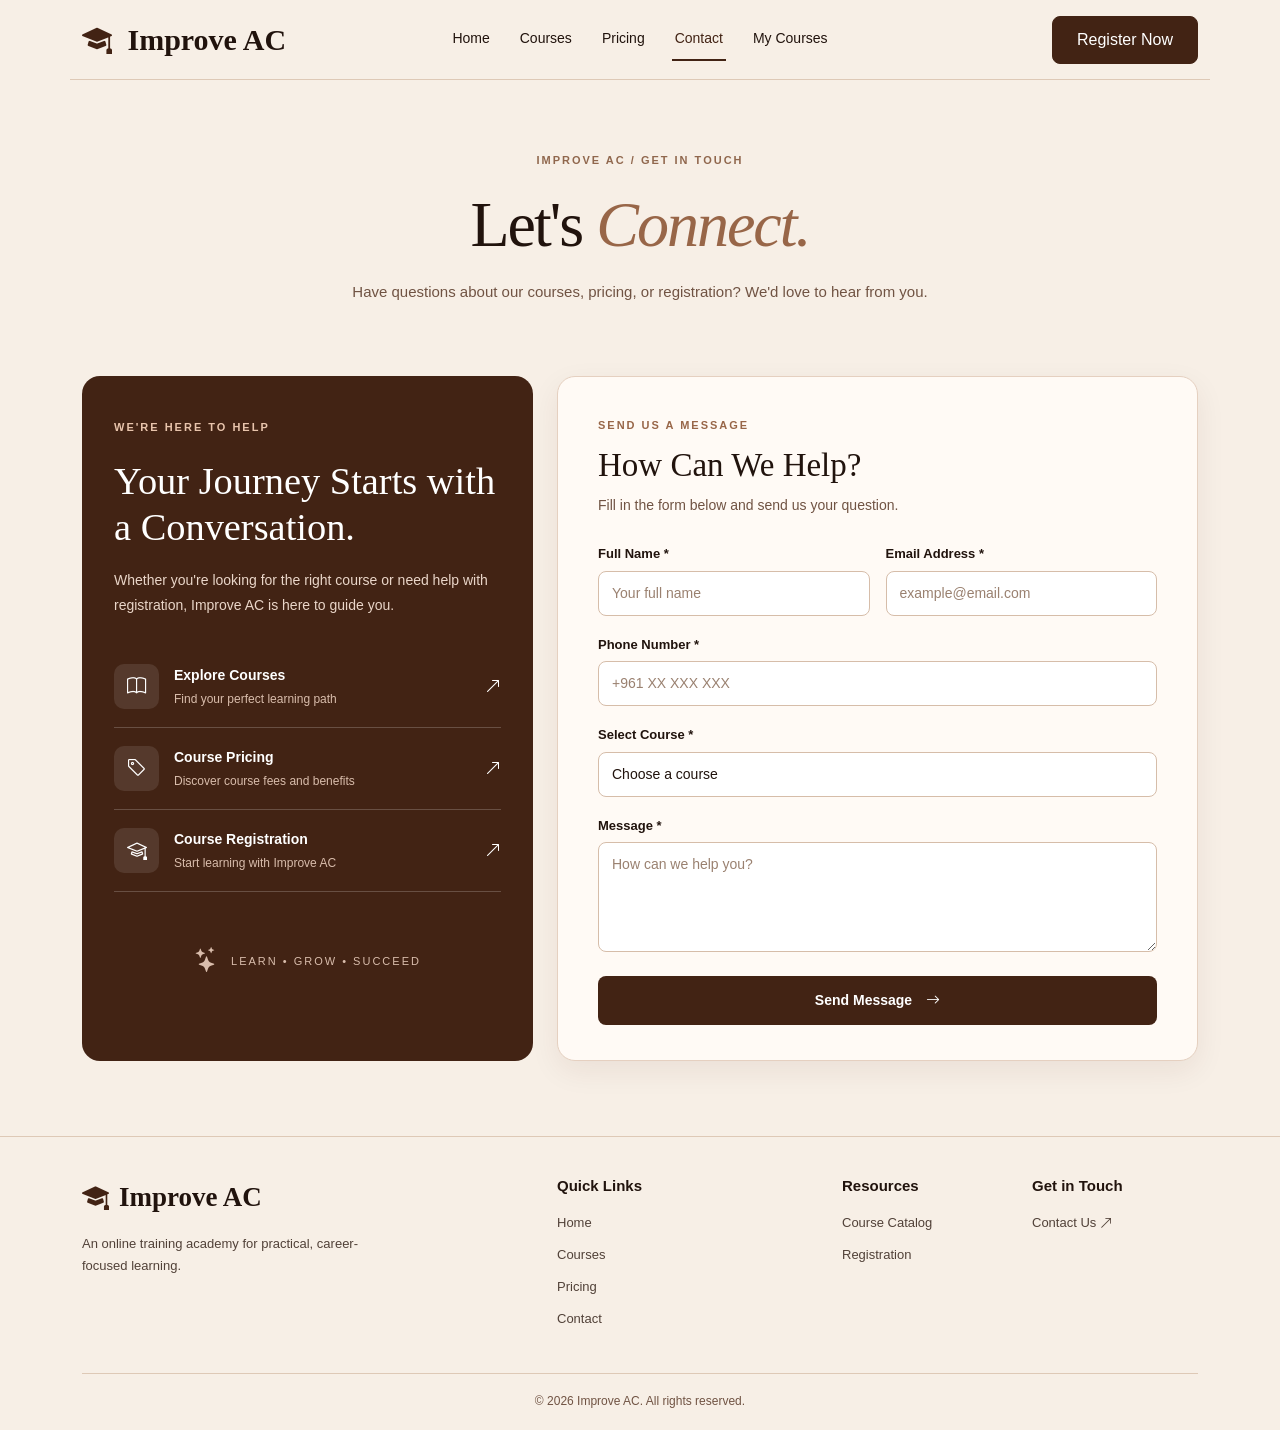
==== contact.html @ 26cda94f "a full working registration system using js and searching depending on prices" ====
<!doctype html>
<html lang="en">
  <head>
    <meta charset="UTF-8" />
    <meta name="viewport" content="width=device-width, initial-scale=1.0" />

    <title>Contact Us | Improve AC</title>

    <!-- Bootstrap CSS -->
    <link
      href="https://cdn.jsdelivr.net/npm/bootstrap@5.3.3/dist/css/bootstrap.min.css"
      rel="stylesheet"
    />

    <!-- Bootstrap Icons -->
    <link
      href="https://cdn.jsdelivr.net/npm/bootstrap-icons@1.11.3/font/bootstrap-icons.min.css"
      rel="stylesheet"
    />

    <!-- Global CSS -->
    <link rel="stylesheet" href="css/style.css" />

    <!-- Contact Page CSS -->
    <link rel="stylesheet" href="css/contact.css" />
  </head>

  <body>
    <!-- ========== NAVBAR ========== -->
    <header>
      <nav class="navbar academy-navbar">
        <div class="container flex-wrap">
          <!-- Logo -->
          <a class="navbar-brand academy-logo" href="index.html">
            <i class="bi bi-mortarboard-fill"></i>
            Improve AC
          </a>

          <!-- Navigation Links -->
          <ul
            class="navbar-nav flex-row flex-wrap justify-content-center gap-3 gap-lg-4 academy-nav-links"
          >
            <li class="nav-item">
              <a class="nav-link" href="index.html"> Home </a>
            </li>

            <li class="nav-item">
              <a class="nav-link" href="courses.html"> Courses </a>
            </li>

            <li class="nav-item">
              <a class="nav-link" href="pricing.html"> Pricing </a>
            </li>

            <li class="nav-item">
              <a
                class="nav-link active"
                aria-current="page"
                href="contact.html"
              >
                Contact
              </a>
            </li>
             <li class="nav-item">
    <a class="nav-link" href="my-courses.html">
        My Courses
    </a>
</li>
          </ul>

          <!-- Register Button -->
          <a href="register.html" class="btn btn-chocolate nav-register">
            Register Now
          </a>
        </div>
      </nav>
    </header>

    <main class="contact-page">
      <!-- ========== SECTION 1: INTRODUCTION ========== -->
      <section class="contact-hero">
        <div class="container">
          <div class="contact-intro text-center">
            <span class="contact-label"> IMPROVE AC / GET IN TOUCH </span>

            <h1>Let's <em>Connect.</em></h1>

            <p>
              Have questions about our courses, pricing, or registration? We'd
              love to hear from you.
            </p>
          </div>
        </div>
      </section>

      <!-- ========== SECTION 2: CONTACT ========== -->
      <section class="contact-section">
        <div class="container">
          <div class="row g-4 align-items-stretch">
            <!-- LEFT: Information -->
            <div class="col-lg-5">
              <div class="contact-info">
                <span class="contact-info-label"> WE'RE HERE TO HELP </span>

                <h2>Your Journey Starts with a Conversation.</h2>

                <p class="contact-info-text">
                  Whether you're looking for the right course or need help with
                  registration, Improve AC is here to guide you.
                </p>

                <!-- Course Guidance -->
                <a href="courses.html" class="contact-info-item">
                  <span class="contact-info-icon">
                    <i class="bi bi-book"></i>
                  </span>

                  <span class="contact-item-content">
                    <strong>Explore Courses</strong>
                    <small> Find your perfect learning path </small>
                  </span>

                  <i class="bi bi-arrow-up-right contact-item-arrow"></i>
                </a>

                <!-- Pricing -->
                <a href="pricing.html" class="contact-info-item">
                  <span class="contact-info-icon">
                    <i class="bi bi-tag"></i>
                  </span>

                  <span class="contact-item-content">
                    <strong>Course Pricing</strong>
                    <small> Discover course fees and benefits </small>
                  </span>

                  <i class="bi bi-arrow-up-right contact-item-arrow"></i>
                </a>

                <!-- Registration -->
                <a href="register.html" class="contact-info-item">
                  <span class="contact-info-icon">
                    <i class="bi bi-mortarboard"></i>
                  </span>

                  <span class="contact-item-content">
                    <strong>Course Registration</strong>
                    <small> Start learning with Improve AC </small>
                  </span>

                  <i class="bi bi-arrow-up-right contact-item-arrow"></i>
                </a>

                <!-- Decorative Element -->
                <div class="contact-decoration" aria-hidden="true">
                  <i class="bi bi-stars"></i>

                  <span> LEARN • GROW • SUCCEED </span>
                </div>
              </div>
            </div>

            <!-- RIGHT: Contact Form -->
            <div class="col-lg-7">
              <div class="contact-form-card">
                <!-- Form Heading -->
                <div class="contact-form-heading">
                  <span class="contact-form-label"> SEND US A MESSAGE </span>

                  <h2>How Can We Help?</h2>

                  <p>Fill in the form below and send us your question.</p>
                </div>

                <!-- Contact Form -->
                <form
                  action="https://formsubmit.co/your-email@example.com"
                  method="POST"
                >
                  <input
                    type="hidden"
                    name="_subject"
                    value="New Improve AC Contact Message"
                  />

                  <div class="row g-3">
                    <!-- Name -->
                    <div class="col-md-6">
                      <label for="contactName" class="form-label">
                        Full Name *
                      </label>

                      <input
                        type="text"
                        id="contactName"
                        name="name"
                        class="form-control"
                        placeholder="Your full name"
                        autocomplete="name"
                        required
                      />
                    </div>

                    <!-- Email -->
                    <div class="col-md-6">
                      <label for="contactEmail" class="form-label">
                        Email Address *
                      </label>

                      <input
                        type="email"
                        id="contactEmail"
                        name="email"
                        class="form-control"
                        placeholder="example@email.com"
                        autocomplete="email"
                        required
                      />
                    </div>

                    <!-- Phone -->
                    <div class="col-12">
                      <label for="contactPhone" class="form-label">
                        Phone Number *
                      </label>

                      <input
                        type="tel"
                        id="contactPhone"
                        name="phone"
                        class="form-control"
                        placeholder="+961 XX XXX XXX"
                        autocomplete="tel"
                        required
                      />
                    </div>

                    <!-- Course Selection -->
                    <div class="col-12">
                      <label for="contactCourse" class="form-label">
                        Select Course *
                      </label>

                      <select
                        id="contactCourse"
                        name="course"
                        class="form-select"
                        required
                      >
                        <option value="" selected disabled>
                          Choose a course
                        </option>

                        <option value="Web Development">Web Development</option>

                        <option value="Graphic Design">Graphic Design</option>

                        <option value="Data Analysis">Data Analysis</option>

                        <option value="General Inquiry">General Inquiry</option>
                      </select>
                    </div>

                    <!-- Message -->
                    <div class="col-12">
                      <label for="contactMessage" class="form-label">
                        Message *
                      </label>

                      <textarea
                        id="contactMessage"
                        name="message"
                        class="form-control"
                        rows="4"
                        placeholder="How can we help you?"
                        required
                      ></textarea>
                    </div>

                    <!-- Submit -->
                    <div class="col-12">
                      <button type="submit" class="btn contact-submit">
                        Send Message

                        <i class="bi bi-arrow-right"></i>
                      </button>
                    </div>
                  </div>
                </form>
              </div>
            </div>
          </div>
        </div>
      </section>
    </main>

    <!-- ========== FOOTER ========== -->
    <footer class="academy-footer">
      <div class="container">
        <div class="row gy-4">
          <!-- Academy Information -->
          <div class="col-12 col-md-6 col-lg-5">
            <a href="index.html" class="footer-logo">
              <i class="bi bi-mortarboard-fill"></i>
              Improve AC
            </a>

            <p class="footer-description">
              An online training academy for practical, career-focused learning.
            </p>
          </div>

          <!-- Quick Links -->
          <div class="col-6 col-md-6 col-lg-3">
            <h4>Quick Links</h4>

            <ul class="footer-links">
              <li>
                <a href="index.html">Home</a>
              </li>

              <li>
                <a href="courses.html">Courses</a>
              </li>

              <li>
                <a href="pricing.html">Pricing</a>
              </li>

              <li>
                <a href="contact.html">Contact</a>
              </li>
            </ul>
          </div>

          <!-- Resources -->
          <div class="col-6 col-md-6 col-lg-2">
            <h4>Resources</h4>

            <ul class="footer-links">
              <li>
                <a href="courses.html"> Course Catalog </a>
              </li>

              <li>
                <a href="register.html"> Registration </a>
              </li>
            </ul>
          </div>

          <!-- Get in Touch -->
          <div class="col-12 col-md-6 col-lg-2">
            <h4>Get in Touch</h4>

            <a href="contact.html" class="footer-contact">
              Contact Us
              <i class="bi bi-arrow-up-right"></i>
            </a>
          </div>
        </div>

        <!-- Copyright -->
        <div class="footer-bottom">
          <p>&copy; 2026 Improve AC. All rights reserved.</p>
        </div>
      </div>
    </footer>
  </body>
</html>
---- css/style.css ----
/* =====================================
   IMPROVE AC - GLOBAL STYLES
===================================== */

:root {
  --beige: #f7efe6;
  --chocolate: #422314;
  --chocolate-hover: #633925;
  --dark: #21130d;
  --border-color: #dec9b6;
}

body {
  margin: 0;
  background-color: var(--beige);
  color: var(--dark);
  font-family: Arial, sans-serif;
}

a {
  text-decoration: none;
}

/* =====================================
   NAVBAR
===================================== */

.academy-navbar {
  padding: 12px 0;
}

.academy-navbar .container {
  display: grid;
  grid-template-columns: 1fr auto 1fr;
  gap: 20px;
  align-items: center;
  border-bottom: 1px solid var(--border-color);
  padding-bottom: 12px;
}

.academy-logo {
  margin: 0;
  color: var(--dark);
  font-family: Georgia, serif;
  font-size: 30px;
  font-weight: bold;
  white-space: nowrap;
}

.academy-logo i {
  color: var(--chocolate);
  margin-right: 8px;
}

.academy-nav-links .nav-link {
  color: var(--dark);
  font-size: 14px;
  padding: 10px 3px;
  border-bottom: 2px solid transparent;
}

.academy-nav-links .nav-link:hover,
.academy-nav-links .nav-link.active {
  color: var(--chocolate);
  border-bottom-color: var(--chocolate);
}

.nav-register {
  justify-self: end;
}

/* =====================================
   BUTTONS
===================================== */

.btn-chocolate {
  background-color: var(--chocolate);
  color: white;
  border: 1px solid var(--chocolate);
  padding: 11px 24px;
  border-radius: 8px;
}

.btn-chocolate:hover {
  background-color: var(--chocolate-hover);
  border-color: var(--chocolate-hover);
  color: white;
}

.btn-outline-chocolate {
  color: var(--chocolate);
  border: 1px solid var(--chocolate);
  padding: 11px 24px;
  border-radius: 8px;
}

.btn-outline-chocolate:hover {
  background-color: var(--chocolate);
  color: white;
}

/* =====================================
   HERO SECTION
===================================== */

.hero-section {
  padding: 45px 0 55px;
}

.hero-content h1 {
  font-family: Georgia, serif;
  font-size: clamp(44px, 5.3vw, 76px);
  font-weight: 500;
  line-height: 0.98;
  letter-spacing: -2px;
  margin-bottom: 18px;
}

.hero-content p {
  max-width: 520px;
  font-size: 17px;
  line-height: 1.6;
  margin-bottom: 24px;
}

.hero-image-wrapper {
  width: 100%;
}

.hero-image {
  width: 100%;
  height: 360px;
  display: block;
  object-fit: cover;
  object-position: center;
}

/* =====================================
   TABLET
===================================== */

@media (max-width: 991px) {
  .academy-navbar .container {
    display: flex;
    justify-content: space-between;
  }

  .academy-logo {
    font-size: 25px;
  }

  .academy-nav-links {
    order: 3;
    width: 100%;
  }

  .hero-content h1 {
    font-size: 58px;
  }

  .hero-image {
    height: 380px;
  }
}

/* =====================================
   MOBILE
===================================== */

@media (max-width: 575px) {
  .academy-navbar .container {
    gap: 12px;
  }

  .academy-logo {
    font-size: 22px;
  }

  .nav-register {
    font-size: 12px;
    padding: 9px 12px;
  }

  .academy-nav-links {
    gap: 16px !important;
  }

  .academy-nav-links .nav-link {
    font-size: 13px;
  }

  .hero-section {
    padding: 30px 0 40px;
  }

  .hero-content h1 {
    font-size: clamp(38px, 10vw, 52px);
    letter-spacing: -1px;
  }

  .hero-content p {
    font-size: 15px;
  }

  .hero-image {
    height: 260px;
    border-radius: 10px;
  }
}

/* =====================================
   FEATURED COURSES
===================================== */

.featured-section {
  padding: 25px 0 55px;
}

/* Section Heading */

.section-heading {
  margin-bottom: 25px;
}

.section-heading h2 {
  font-family: Georgia, serif;
  font-size: clamp(28px, 3vw, 38px);
  font-weight: 600;
  margin: 0;
}

.view-all-link {
  color: var(--chocolate);
  font-size: 14px;
  font-weight: 600;
}

.view-all-link:hover {
  color: var(--chocolate-hover);
  text-decoration: underline;
}

/* Course Card */

.course-card {
  border: 1px solid #e8d9cb;
  border-radius: 12px;
  overflow: hidden;
  background: #fffaf5;
  box-shadow: 0 5px 15px rgba(66, 35, 20, 0.08);
  transition:
    transform 0.3s,
    box-shadow 0.3s;
}

.course-card:hover {
  transform: translateY(-5px);
  box-shadow: 0 12px 25px rgba(66, 35, 20, 0.13);
}

/* Course Image */

.course-card .card-img-top {
  width: 100%;
  height: 180px;
  object-fit: cover;
}

/* Course Content */

.course-card .card-body {
  padding: 22px;
}

.course-card .card-title {
  font-family: Georgia, serif;
  font-size: 25px;
  color: var(--dark);
  margin-bottom: 10px;
}

.course-card .card-text {
  font-size: 14px;
  line-height: 1.6;
  color: #514138;
  margin-bottom: 16px;
}

/* Course Information */

.course-meta {
  display: flex;
  flex-wrap: wrap;
  gap: 16px;
  margin-bottom: 20px;
  font-size: 13px;
  color: #705343;
}

.course-meta i {
  margin-right: 5px;
  color: var(--chocolate);
}

/* View Details Button */

.btn-course {
  align-self: flex-start;
  border: 1px solid var(--chocolate);
  border-radius: 20px;
  color: var(--chocolate);
  font-size: 14px;
  padding: 8px 20px;
}

.btn-course:hover {
  background: var(--chocolate);
  color: white;
}

/* =====================================
   MOBILE
===================================== */

@media (max-width: 575px) {
  .featured-section {
    padding: 20px 0 40px;
  }

  .section-heading h2 {
    font-size: 29px;
  }

  .course-card .card-img-top {
    height: 200px;
  }

  .course-card .card-body {
    padding: 20px;
  }
}

/* =====================================
   WHY CHOOSE US
===================================== */

.benefits-section {
  padding: 20px 0 60px;
  background: #bca893;
}

.benefit-item {
  display: flex;
  align-items: center;
  gap: 20px;
  height: 100%;
}

.benefit-icon {
  width: 65px;
  height: 65px;
  background: #eddbc9;
  color: var(--chocolate);
  border-radius: 12px;

  display: flex;
  align-items: center;
  justify-content: center;
  flex-shrink: 0;
}

.benefit-icon i {
  font-size: 30px;
}

.benefit-item h3 {
  font-size: 17px;
  font-weight: 700;
  margin-bottom: 7px;
}

.benefit-item p {
  font-size: 13px;
  line-height: 1.6;
  margin: 0;
}

/* =====================================
   ABOUT ACADEMY
===================================== */

.about-section {
  padding: 60px 0;
  border-top: 1px solid var(--border-color);
}

.section-label {
  display: block;
  color: var(--chocolate);
  font-size: 12px;
  font-weight: 700;
  letter-spacing: 2px;
  margin-bottom: 15px;
}

.about-section h2 {
  font-family: Georgia, serif;
  font-size: clamp(30px, 3.5vw, 46px);
  line-height: 1.2;
  margin: 0;
}

.about-section p {
  font-size: 15px;
  line-height: 1.9;
  color: #514138;
  margin-bottom: 15px;
}

.about-link {
  display: inline-block;
  color: var(--chocolate);
  font-size: 14px;
  font-weight: 700;
  margin-top: 10px;
}

.about-link:hover {
  color: var(--chocolate-hover);
  text-decoration: underline;
}

/* =====================================
   CALL TO ACTION
===================================== */

.cta-section {
  padding: 35px 0 55px;
}

.cta-banner {
  background: linear-gradient(110deg, #633c2b, #422314 65%, #2b160f);

  border-radius: 14px;
  padding: 35px 50px;
  color: white;
  overflow: hidden;
}

.cta-banner h2 {
  font-family: Georgia, serif;
  font-size: clamp(26px, 3vw, 36px);
  margin-bottom: 12px;
}

.cta-banner p {
  font-size: 15px;
  color: #f0dccc;
  margin: 0;
}

.btn-cta {
  background: var(--beige);
  color: var(--chocolate);
  border-radius: 8px;
  padding: 12px 30px;
  font-weight: 600;
}

.btn-cta:hover {
  background: white;
  color: var(--chocolate);
}

/* =====================================
   FOOTER
===================================== */

.academy-footer {
  padding: 40px 0 20px;
  border-top: 1px solid var(--border-color);
}

/* Footer Logo */

.footer-logo {
  font-family: Georgia, serif;
  font-size: 27px;
  font-weight: bold;
  color: var(--dark);
  display: inline-flex;
  align-items: center;
  gap: 10px;
}

.footer-logo i {
  color: var(--chocolate);
}

/* Academy Description */

.footer-description {
  font-size: 13px;
  line-height: 1.7;
  margin-top: 15px;
  margin-bottom: 0;
  max-width: 290px;
  color: #514138;
}

/* Footer Headings */

.academy-footer h4 {
  font-size: 15px;
  font-weight: 700;
  margin-bottom: 15px;
}

/* Footer Links */

.footer-links {
  list-style: none;
  padding: 0;
  margin: 0;
}

.footer-links li {
  margin-bottom: 8px;
}

.footer-links a,
.footer-contact {
  color: #514138;
  font-size: 13px;
  text-decoration: none;
}

.footer-links a:hover,
.footer-contact:hover,
.footer-logo:hover {
  color: var(--chocolate-hover);
  text-decoration: underline;
}

/* Copyright */

.footer-bottom {
  border-top: 1px solid var(--border-color);
  margin-top: 35px;
  padding-top: 18px;
  text-align: center;
}

.footer-bottom p {
  font-size: 12px;
  color: #705343;
  margin: 0;
}

/* =====================================
   FOOTER - TABLET
===================================== */

@media (max-width: 991px) {
  .academy-footer {
    padding: 35px 0 20px;
  }

  .footer-logo {
    font-size: 25px;
  }

  .footer-bottom {
    margin-top: 25px;
  }
}

/* =====================================
   FOOTER - MOBILE
===================================== */

@media (max-width: 767px) {
  .academy-footer {
    padding: 30px 0 15px;
  }

  /* Reduce spacing between rows */

  .academy-footer .row {
    --bs-gutter-y: 24px;
  }

  /* Academy Information */

  .footer-logo {
    font-size: 25px;
  }

  .footer-logo i {
    font-size: 23px;
  }

  .footer-description {
    max-width: 100%;
    font-size: 13px;
    line-height: 1.6;
    margin-top: 10px;
  }

  /* Quick Links and Resources */

  .academy-footer h4 {
    font-size: 14px;
    margin-bottom: 13px;
  }

  .footer-links li {
    margin-bottom: 10px;
  }

  .footer-links a {
    font-size: 13px;
  }

  /* Contact Section */

  .footer-contact {
    display: inline-flex;
    align-items: center;
    gap: 6px;
    font-size: 13px;
  }

  /* Copyright */

  .footer-bottom {
    margin-top: 25px;
    padding-top: 15px;
  }

  .footer-bottom p {
    font-size: 11px;
  }
}

/* =====================================
   TABLET
===================================== */

@media (max-width: 991px) {
  .benefits-section {
    padding-bottom: 45px;
  }

  .benefit-item {
    flex-direction: column;
    align-items: flex-start;
    gap: 12px;
  }

  .cta-banner {
    padding: 30px;
  }

  .about-section {
    padding: 45px 0;
  }
}

/* =====================================
   MOBILE
===================================== */

@media (max-width: 767px) {
  .benefit-item {
    flex-direction: row;
    align-items: center;
    gap: 18px;
  }

  .benefits-section {
    padding: 20px 0 35px;
  }

  .about-section {
    padding: 35px 0;
  }

  .cta-section {
    padding: 20px 0 40px;
  }

  .cta-banner {
    padding: 30px 25px;
  }

  .cta-banner h2 {
    font-size: 28px;
  }

  .academy-footer {
    padding-top: 35px;
  }
}

/* ========== TABLET ========== */

@media (max-width: 991px) {

    /* Navbar */
    .academy-navbar .container {
        display: flex;
        flex-wrap: wrap;
        justify-content: space-between;
        align-items: center;
        gap: 15px;
    }

    .academy-logo {
        font-size: 25px;
    }

    .academy-nav-links {
        order: 3;
        width: 100%;
        justify-content: center;
    }

    /* Homepage */
    .hero-section {
        padding: 40px 0;
    }

    .hero-content h1 {
        font-size: clamp(44px, 6vw, 60px);
    }

    .hero-image {
        max-width: 100%;
        height: auto;
    }

    .benefit-item {
        flex-direction: column;
        align-items: flex-start;
        gap: 12px;
    }

    .about-section {
        padding: 45px 0;
    }

    .cta-banner {
        padding: 30px;
    }
}


/* ========== MOBILE ========== */

@media (max-width: 767px) {

    /* Navbar */
    .academy-navbar .container {
        gap: 12px;
    }

    .academy-logo {
        font-size: 22px;
    }

    .nav-register {
        padding: 9px 12px;
        font-size: 12px;
    }

    .academy-nav-links {
        gap: 10px 18px !important;
    }

    .academy-nav-links .nav-link {
        font-size: 13px;
    }

    /* Hero */
    .hero-section {
        padding: 30px 0;
    }

    .hero-content h1 {
        font-size: clamp(36px, 9vw, 48px);
        letter-spacing: -1px;
    }

    .hero-content p {
        font-size: 14px;
        line-height: 1.7;
    }

    .hero-image {
        width: 100%;
        height: auto;
    }

    /* Featured Courses */
    .featured-section {
        padding: 25px 0 40px;
    }

    .section-heading h2 {
        font-size: 28px;
    }

    .course-card .card-img-top {
        height: 190px;
    }

    .course-card .card-body {
        padding: 18px;
    }

    .course-card .card-title {
        font-size: 22px;
    }

    /* Benefits */
    .benefits-section {
        padding: 20px 0 35px;
    }

    .benefit-item {
        flex-direction: row;
        align-items: center;
        gap: 15px;
    }

    .benefit-icon {
        width: 52px;
        height: 52px;
    }

    .benefit-icon i {
        font-size: 24px;
    }

    /* About */
    .about-section {
        padding: 35px 0;
    }

    .about-section h2 {
        font-size: 30px;
    }

    .about-section p {
        font-size: 14px;
    }

    /* CTA */
    .cta-section {
        padding: 20px 0 40px;
    }

    .cta-banner {
        padding: 25px 20px;
    }

    .cta-banner h2 {
        font-size: 27px;
    }

    .cta-banner p {
        font-size: 14px;
    }

    /* Footer */
    .academy-footer {
        padding: 30px 0 15px;
    }

    .academy-footer .row {
        --bs-gutter-y: 22px;
    }

    .footer-logo {
        font-size: 24px;
    }

    .footer-description {
        font-size: 13px;
        margin-top: 10px;
    }

    .academy-footer h4 {
        font-size: 14px;
        margin-bottom: 12px;
    }

    .footer-links li {
        margin-bottom: 8px;
    }

    .footer-bottom {
        margin-top: 25px;
        padding-top: 15px;
    }

    .footer-bottom p {
        font-size: 11px;
    }
}


/* ========== SMALL MOBILE ========== */

@media (max-width: 375px) {

    .academy-logo {
        font-size: 19px;
    }

    .nav-register {
        font-size: 11px;
        padding: 8px 10px;
    }

    .academy-nav-links {
        gap: 8px 12px !important;
    }

    .academy-nav-links .nav-link {
        font-size: 12px;
    }

    .hero-content h1 {
        font-size: 35px;
    }
}
---- css/contact.css ----
/* =====================================
   CONTACT PAGE
===================================== */

.contact-page {
    background: var(--beige);
}

/* ========== PAGE INTRO ========== */

.contact-hero {
    padding: 55px 0 25px;
}

.contact-intro {
    max-width: 680px;
    margin: auto;
}

.contact-label,
.contact-info-label,
.contact-form-label {
    display: inline-block;
    font-size: 11px;
    font-weight: 700;
    letter-spacing: 2px;
}

.contact-label {
    color: #90674d;
    margin-bottom: 18px;
}

.contact-intro h1 {
    font-family: Georgia, serif;
    font-size: clamp(42px, 5vw, 65px);
    letter-spacing: -2px;
    margin-bottom: 15px;
}

.contact-intro h1 em {
    color: #986648;
    font-weight: 400;
}

.contact-intro p {
    font-size: 15px;
    line-height: 1.8;
    color: #705343;
}

/* ========== CONTACT SECTION ========== */

.contact-section {
    padding: 30px 0 75px;
}

/* ========== CONTACT INFORMATION ========== */

.contact-info {
    position: relative;
    height: 100%;
    padding: 38px 32px;
    background: var(--chocolate);
    color: white;
    border-radius: 18px;
    overflow: hidden;
}

.contact-info-label {
    color: #e8c4ac;
    margin-bottom: 22px;
}

.contact-info h2 {
    font-family: Georgia, serif;
    font-size: clamp(30px, 3vw, 40px);
    line-height: 1.2;
    margin-bottom: 18px;
}

.contact-info-text {
    color: #ead6c9;
    font-size: 14px;
    line-height: 1.8;
    margin-bottom: 28px;
}

/* Information Links */

.contact-info-item {
    display: flex;
    align-items: center;
    gap: 15px;
    padding: 18px 0;
    border-bottom: 1px solid rgba(255,255,255,0.2);
    color: white;
}

.contact-info-item:hover {
    color: #f4d1b8;
}

.contact-info-icon {
    display: flex;
    align-items: center;
    justify-content: center;
    width: 45px;
    height: 45px;
    flex-shrink: 0;
    border-radius: 10px;
    background: rgba(255,255,255,0.1);
    font-size: 20px;
}

.contact-item-content {
    display: flex;
    flex-direction: column;
    gap: 5px;
    flex: 1;
}

.contact-item-content strong {
    font-size: 14px;
}

.contact-item-content small {
    color: #d9bdac;
    font-size: 12px;
    line-height: 1.4;
}

.contact-item-arrow {
    font-size: 16px;
}

/* Decoration */

.contact-decoration {
    display: flex;
    align-items: center;
    justify-content: center;
    gap: 12px;
    margin-top: 50px;
    color: #d9bdac;
}

.contact-decoration i {
    font-size: 25px;
}

.contact-decoration span {
    font-size: 11px;
    letter-spacing: 2px;
}

/* ========== CONTACT FORM CARD ========== */

.contact-form-card {
    height: 100%;
    padding: 35px 40px;
    background: #fffaf5;
    border: 1px solid #e5d0c0;
    border-radius: 18px;
    box-shadow: 0 10px 30px rgba(66,35,20,0.07);
}

/* Form Heading */

.contact-form-heading {
    margin-bottom: 25px;
}

.contact-form-label {
    color: #986648;
    margin-bottom: 12px;
}

.contact-form-heading h2 {
    font-family: Georgia, serif;
    font-size: 33px;
    margin-bottom: 10px;
}

.contact-form-heading p {
    color: #705343;
    font-size: 14px;
    margin: 0;
}

/* Form Labels */

.contact-form-card .form-label {
    color: var(--dark);
    font-size: 13px;
    font-weight: 600;
    margin-bottom: 7px;
}

/* Form Fields */

.contact-form-card .form-control,
.contact-form-card .form-select {
    background: white;
    border: 1px solid #d6bda9;
    border-radius: 8px;
    padding: 11px 13px;
    font-size: 14px;
    color: var(--dark);
}

.contact-form-card .form-control::placeholder {
    color: #9a8170;
}

.contact-form-card .form-control:focus,
.contact-form-card .form-select:focus {
    border-color: var(--chocolate);
    box-shadow: 0 0 0 3px rgba(66,35,20,0.1);
}

.contact-form-card textarea {
    min-height: 110px;
    resize: vertical;
}

/* Submit Button */

.contact-submit {
    display: flex;
    align-items: center;
    justify-content: center;
    gap: 14px;
    width: 100%;
    padding: 13px;
    margin-top: 8px;
    background: var(--chocolate);
    color: white;
    border-radius: 8px;
    font-size: 14px;
    font-weight: 600;
}

.contact-submit:hover {
    background: var(--chocolate-hover);
    color: white;
}

/* =====================================
   TABLET
===================================== */

@media (max-width: 991px) {

    .contact-hero {
        padding: 45px 0 20px;
    }

    .contact-section {
        padding: 25px 0 60px;
    }

    .contact-info {
        padding: 30px;
    }

    .contact-decoration {
        margin-top: 25px;
    }

    .contact-form-card {
        padding: 30px;
    }
}

/* =====================================
   MOBILE
===================================== */

@media (max-width: 767px) {

    .contact-hero {
        padding: 35px 0 15px;
    }

    .contact-label {
        font-size: 10px;
        letter-spacing: 2px;
    }

    .contact-intro h1 {
        font-size: 43px;
        letter-spacing: -1px;
    }

    .contact-intro p {
        font-size: 14px;
        line-height: 1.7;
    }

    .contact-section {
        padding: 20px 0 45px;
    }

    /* Contact Information */

    .contact-info {
        padding: 28px 22px;
        border-radius: 14px;
    }

    .contact-info h2 {
        font-size: 29px;
    }

    .contact-info-text {
        font-size: 13px;
        margin-bottom: 15px;
    }

    .contact-info-item {
        padding: 14px 0;
    }

    .contact-info-icon {
        width: 40px;
        height: 40px;
        font-size: 18px;
    }

    .contact-decoration {
        margin-top: 25px;
    }

    /* Contact Form */

    .contact-form-card {
        padding: 25px 20px;
        border-radius: 14px;
    }

    .contact-form-heading h2 {
        font-size: 28px;
    }

    .contact-form-heading p {
        font-size: 13px;
    }

    .contact-form-card .form-control,
    .contact-form-card .form-select {
        font-size: 16px;
        padding: 10px 12px;
    }

    .contact-submit {
        font-size: 13px;
        padding: 12px;
    }
}

/* =====================================
   SMALL MOBILE
===================================== */

@media (max-width: 375px) {

    .contact-intro h1 {
        font-size: 36px;
    }

    .contact-info {
        padding: 25px 18px;
    }

    .contact-info h2 {
        font-size: 26px;
    }

    .contact-form-card {
        padding: 22px 15px;
    }

    .contact-form-heading h2 {
        font-size: 25px;
    }
}
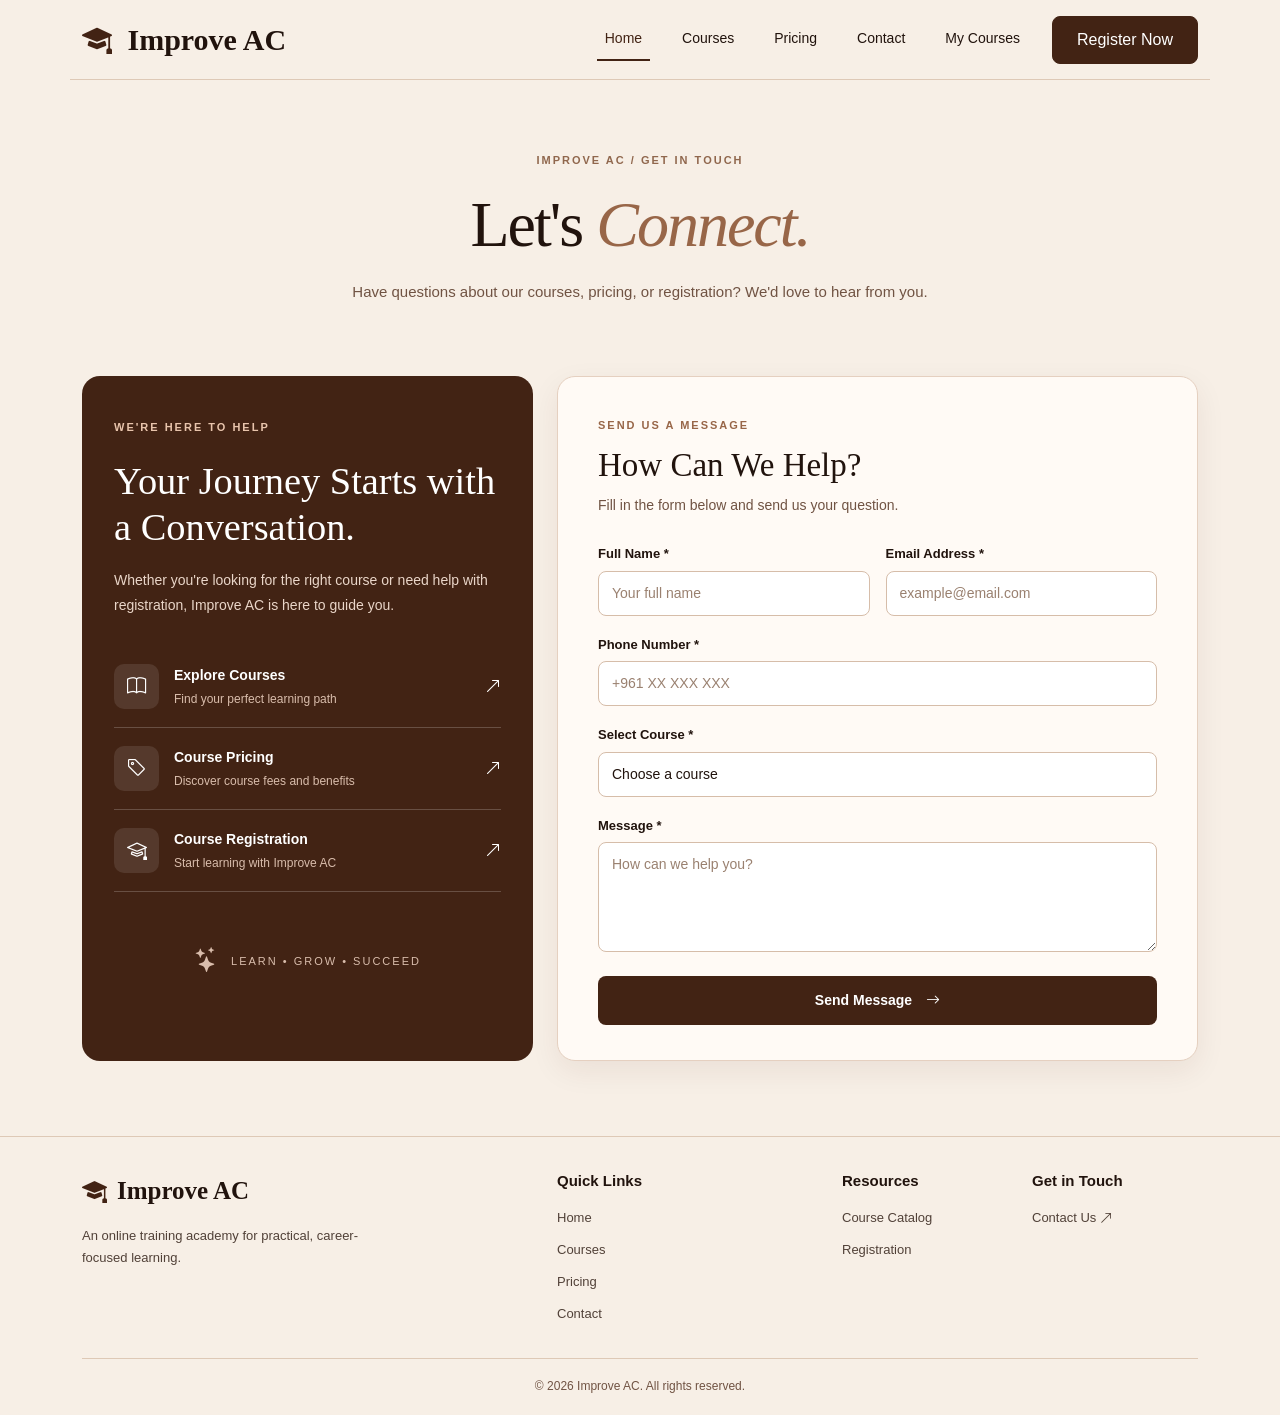
==== commit 2afeb35c: "nav fixing" ====
--- a/contact.html
+++ b/contact.html
@@ -28,52 +28,82 @@
   <body>
     <!-- ========== NAVBAR ========== -->
     <header>
-      <nav class="navbar academy-navbar">
-        <div class="container flex-wrap">
-          <!-- Logo -->
-          <a class="navbar-brand academy-logo" href="index.html">
+      
+<!-- ========== NAVBAR ========== -->
+<nav class="navbar navbar-expand-lg academy-navbar">
+    <div class="container">
+
+        <!-- Logo -->
+        <a class="navbar-brand academy-logo" href="index.html">
             <i class="bi bi-mortarboard-fill"></i>
             Improve AC
-          </a>
-
-          <!-- Navigation Links -->
-          <ul
-            class="navbar-nav flex-row flex-wrap justify-content-center gap-3 gap-lg-4 academy-nav-links"
-          >
-            <li class="nav-item">
-              <a class="nav-link" href="index.html"> Home </a>
-            </li>
-
-            <li class="nav-item">
-              <a class="nav-link" href="courses.html"> Courses </a>
-            </li>
-
-            <li class="nav-item">
-              <a class="nav-link" href="pricing.html"> Pricing </a>
-            </li>
-
-            <li class="nav-item">
-              <a
-                class="nav-link active"
-                aria-current="page"
-                href="contact.html"
-              >
-                Contact
-              </a>
-            </li>
-             <li class="nav-item">
-    <a class="nav-link" href="my-courses.html">
-        My Courses
-    </a>
-</li>
-          </ul>
-
-          <!-- Register Button -->
-          <a href="register.html" class="btn btn-chocolate nav-register">
-            Register Now
-          </a>
-        </div>
-      </nav>
+        </a>
+
+        <!-- Mobile Toggler -->
+        <button class="navbar-toggler"
+                type="button"
+                data-bs-toggle="collapse"
+                data-bs-target="#navbarNav"
+                aria-controls="navbarNav"
+                aria-expanded="false"
+                aria-label="Toggle navigation">
+
+            <span class="navbar-toggler-icon"></span>
+        </button>
+
+        <!-- Collapsible Menu -->
+        <div class="collapse navbar-collapse" id="navbarNav">
+
+            <!-- Navigation Links -->
+            <ul class="navbar-nav ms-lg-auto
+                       align-items-lg-center gap-lg-4
+                       academy-nav-links">
+
+                <li class="nav-item">
+                    <a class="nav-link active"
+                       aria-current="page"
+                       href="index.html">
+                        Home
+                    </a>
+                </li>
+
+                <li class="nav-item">
+                    <a class="nav-link" href="courses.html">
+                        Courses
+                    </a>
+                </li>
+
+                <li class="nav-item">
+                    <a class="nav-link" href="pricing.html">
+                        Pricing
+                    </a>
+                </li>
+
+                <li class="nav-item">
+                    <a class="nav-link" href="contact.html">
+                        Contact
+                    </a>
+                </li>
+
+                <li class="nav-item">
+                    <a class="nav-link" href="my-courses.html">
+                        My Courses
+                    </a>
+                </li>
+
+            </ul>
+
+            <!-- Register Button -->
+            <a href="register.html"
+               class="btn btn-chocolate nav-register ms-lg-4">
+                Register Now
+            </a>
+
+        </div>
+
+    </div>
+</nav>
+
     </header>
 
     <main class="contact-page">
--- a/css/style.css
+++ b/css/style.css
@@ -1,7 +1,3 @@
-/* =====================================
-   IMPROVE AC - GLOBAL STYLES
-===================================== */
-
 :root {
   --beige: #f7efe6;
   --chocolate: #422314;
@@ -21,21 +17,27 @@
   text-decoration: none;
 }
 
-/* =====================================
-   NAVBAR
-===================================== */
+
+/* =====================================
+   NAVBAR — LOGO LEFT / LINKS CENTER / BUTTON RIGHT
+   ===================================== */
 
 .academy-navbar {
   padding: 12px 0;
 }
 
 .academy-navbar .container {
-  display: grid;
-  grid-template-columns: 1fr auto 1fr;
-  gap: 20px;
-  align-items: center;
-  border-bottom: 1px solid var(--border-color);
-  padding-bottom: 12px;
+    display: grid;
+    grid-template-columns: auto minmax(0, 1fr) auto;
+    align-items: center;
+    gap: 25px;
+    padding-bottom: 12px;
+    border-bottom: 1px solid var(--border-color);
+}
+
+.academy-navbar .academy-logo {
+    grid-column: 1;
+    justify-self: start;
 }
 
 .academy-logo {
@@ -52,6 +54,16 @@
   margin-right: 8px;
 }
 
+/* Center links and keep register on far right */
+.academy-navbar .academy-nav-links {
+    grid-column: 2;
+    justify-self: center;
+    width: max-content;
+    margin: 0;
+    padding: 0;
+}
+
+
 .academy-nav-links .nav-link {
   color: var(--dark);
   font-size: 14px;
@@ -66,12 +78,16 @@
 }
 
 .nav-register {
+  grid-column: 3;
   justify-self: end;
-}
+  white-space: nowrap;
+
+}
+
 
 /* =====================================
    BUTTONS
-===================================== */
+   ===================================== */
 
 .btn-chocolate {
   background-color: var(--chocolate);
@@ -99,9 +115,10 @@
   color: white;
 }
 
-/* =====================================
-   HERO SECTION
-===================================== */
+
+/* =====================================
+   HOMEPAGE HERO
+   ===================================== */
 
 .hero-section {
   padding: 45px 0 55px;
@@ -135,88 +152,14 @@
   object-position: center;
 }
 
-/* =====================================
-   TABLET
-===================================== */
-
-@media (max-width: 991px) {
-  .academy-navbar .container {
-    display: flex;
-    justify-content: space-between;
-  }
-
-  .academy-logo {
-    font-size: 25px;
-  }
-
-  .academy-nav-links {
-    order: 3;
-    width: 100%;
-  }
-
-  .hero-content h1 {
-    font-size: 58px;
-  }
-
-  .hero-image {
-    height: 380px;
-  }
-}
-
-/* =====================================
-   MOBILE
-===================================== */
-
-@media (max-width: 575px) {
-  .academy-navbar .container {
-    gap: 12px;
-  }
-
-  .academy-logo {
-    font-size: 22px;
-  }
-
-  .nav-register {
-    font-size: 12px;
-    padding: 9px 12px;
-  }
-
-  .academy-nav-links {
-    gap: 16px !important;
-  }
-
-  .academy-nav-links .nav-link {
-    font-size: 13px;
-  }
-
-  .hero-section {
-    padding: 30px 0 40px;
-  }
-
-  .hero-content h1 {
-    font-size: clamp(38px, 10vw, 52px);
-    letter-spacing: -1px;
-  }
-
-  .hero-content p {
-    font-size: 15px;
-  }
-
-  .hero-image {
-    height: 260px;
-    border-radius: 10px;
-  }
-}
 
 /* =====================================
    FEATURED COURSES
-===================================== */
+   ===================================== */
 
 .featured-section {
   padding: 25px 0 55px;
 }
-
-/* Section Heading */
 
 .section-heading {
   margin-bottom: 25px;
@@ -239,8 +182,6 @@
   color: var(--chocolate-hover);
   text-decoration: underline;
 }
-
-/* Course Card */
 
 .course-card {
   border: 1px solid #e8d9cb;
@@ -258,15 +199,11 @@
   box-shadow: 0 12px 25px rgba(66, 35, 20, 0.13);
 }
 
-/* Course Image */
-
 .course-card .card-img-top {
   width: 100%;
   height: 180px;
   object-fit: cover;
 }
-
-/* Course Content */
 
 .course-card .card-body {
   padding: 22px;
@@ -285,8 +222,6 @@
   color: #514138;
   margin-bottom: 16px;
 }
-
-/* Course Information */
 
 .course-meta {
   display: flex;
@@ -302,8 +237,6 @@
   color: var(--chocolate);
 }
 
-/* View Details Button */
-
 .btn-course {
   align-self: flex-start;
   border: 1px solid var(--chocolate);
@@ -318,31 +251,10 @@
   color: white;
 }
 
-/* =====================================
-   MOBILE
-===================================== */
-
-@media (max-width: 575px) {
-  .featured-section {
-    padding: 20px 0 40px;
-  }
-
-  .section-heading h2 {
-    font-size: 29px;
-  }
-
-  .course-card .card-img-top {
-    height: 200px;
-  }
-
-  .course-card .card-body {
-    padding: 20px;
-  }
-}
 
 /* =====================================
    WHY CHOOSE US
-===================================== */
+   ===================================== */
 
 .benefits-section {
   padding: 20px 0 60px;
@@ -385,9 +297,10 @@
   margin: 0;
 }
 
+
 /* =====================================
    ABOUT ACADEMY
-===================================== */
+   ===================================== */
 
 .about-section {
   padding: 60px 0;
@@ -430,9 +343,10 @@
   text-decoration: underline;
 }
 
+
 /* =====================================
    CALL TO ACTION
-===================================== */
+   ===================================== */
 
 .cta-section {
   padding: 35px 0 55px;
@@ -472,16 +386,15 @@
   color: var(--chocolate);
 }
 
+
 /* =====================================
    FOOTER
-===================================== */
+   ===================================== */
 
 .academy-footer {
   padding: 40px 0 20px;
   border-top: 1px solid var(--border-color);
 }
-
-/* Footer Logo */
 
 .footer-logo {
   font-family: Georgia, serif;
@@ -497,8 +410,6 @@
   color: var(--chocolate);
 }
 
-/* Academy Description */
-
 .footer-description {
   font-size: 13px;
   line-height: 1.7;
@@ -508,15 +419,11 @@
   color: #514138;
 }
 
-/* Footer Headings */
-
 .academy-footer h4 {
   font-size: 15px;
   font-weight: 700;
   margin-bottom: 15px;
 }
-
-/* Footer Links */
 
 .footer-links {
   list-style: none;
@@ -542,8 +449,6 @@
   text-decoration: underline;
 }
 
-/* Copyright */
-
 .footer-bottom {
   border-top: 1px solid var(--border-color);
   margin-top: 35px;
@@ -557,11 +462,60 @@
   margin: 0;
 }
 
-/* =====================================
-   FOOTER - TABLET
-===================================== */
-
-@media (max-width: 991px) {
+
+/* =====================================
+   TABLET / SMALL LAPTOP (768–1199px)
+   ===================================== */
+.academy-navbar .container {
+        grid-template-columns: minmax(0, 1fr) auto;
+        gap: 12px;
+    }
+
+    .academy-navbar .academy-logo {
+        grid-column: 1;
+        grid-row: 1;
+    }
+
+    .academy-navbar .nav-register {
+        grid-column: 2;
+        grid-row: 1;
+    }
+
+    .academy-navbar .academy-nav-links {
+        grid-column: 1 / -1;
+        grid-row: 2;
+        justify-self: center;
+        width: 100%;
+        flex-wrap: wrap !important;
+    }
+
+  .hero-content h1 {
+    font-size: clamp(44px, 6vw, 60px);
+  }
+
+  .hero-image {
+    height: auto;
+    max-width: 100%;
+  }
+
+  .benefits-section {
+    padding-bottom: 45px;
+  }
+
+  .benefit-item {
+    flex-direction: column;
+    align-items: flex-start;
+    gap: 12px;
+  }
+
+  .about-section {
+    padding: 45px 0;
+  }
+
+  .cta-banner {
+    padding: 30px;
+  }
+
   .academy-footer {
     padding: 35px 0 20px;
   }
@@ -573,27 +527,131 @@
   .footer-bottom {
     margin-top: 25px;
   }
-}
-
-/* =====================================
-   FOOTER - MOBILE
-===================================== */
-
+
+
+/* =====================================
+   MOBILE (up to 767px)
+   ===================================== */
 @media (max-width: 767px) {
+  .academy-navbar .container {
+    gap: 8px;
+  }
+
+  .academy-navbar .academy-logo {
+    font-size: 22px;
+  }
+
+  .academy-navbar .academy-nav-links {
+    gap: 5px 16px !important;
+  }
+
+  .academy-nav-links .nav-link {
+    font-size: 13px;
+    padding: 7px 3px;
+  }
+
+  .academy-navbar .nav-register {
+    padding: 9px 12px;
+    font-size: 12px;
+  }
+
+  .hero-section {
+    padding: 30px 0 40px;
+  }
+
+  .hero-content h1 {
+    font-size: clamp(36px, 9vw, 48px);
+    letter-spacing: -1px;
+  }
+
+  .hero-content p {
+    font-size: 14px;
+    line-height: 1.7;
+  }
+
+  .hero-image {
+    width: 100%;
+    height: auto;
+    border-radius: 10px;
+  }
+
+  .featured-section {
+    padding: 25px 0 40px;
+  }
+
+  .section-heading h2 {
+    font-size: 28px;
+  }
+
+  .course-card .card-img-top {
+    height: 190px;
+  }
+
+  .course-card .card-body {
+    padding: 18px;
+  }
+
+  .course-card .card-title {
+    font-size: 22px;
+  }
+
+  .benefits-section {
+    padding: 20px 0 35px;
+  }
+
+  .benefit-item {
+    flex-direction: row;
+    align-items: center;
+    gap: 15px;
+  }
+
+  .benefit-icon {
+    width: 52px;
+    height: 52px;
+  }
+
+  .benefit-icon i {
+    font-size: 24px;
+  }
+
+  .about-section {
+    padding: 35px 0;
+  }
+
+  .about-section h2 {
+    font-size: 30px;
+  }
+
+  .about-section p {
+    font-size: 14px;
+  }
+
+  .cta-section {
+    padding: 20px 0 40px;
+  }
+
+  .cta-banner {
+    padding: 25px 20px;
+  }
+
+  .cta-banner h2 {
+    font-size: 27px;
+  }
+
+  .cta-banner p {
+    font-size: 14px;
+  }
+
   .academy-footer {
     padding: 30px 0 15px;
   }
 
-  /* Reduce spacing between rows */
-
   .academy-footer .row {
-    --bs-gutter-y: 24px;
-  }
-
-  /* Academy Information */
+    --bs-gutter-y: 22px;
+  }
 
   .footer-logo {
-    font-size: 25px;
+    font-size: 24px;
   }
 
   .footer-logo i {
@@ -607,31 +665,20 @@
     margin-top: 10px;
   }
 
-  /* Quick Links and Resources */
-
   .academy-footer h4 {
     font-size: 14px;
-    margin-bottom: 13px;
+    margin-bottom: 12px;
   }
 
   .footer-links li {
-    margin-bottom: 10px;
-  }
-
-  .footer-links a {
-    font-size: 13px;
-  }
-
-  /* Contact Section */
+    margin-bottom: 8px;
+  }
 
   .footer-contact {
     display: inline-flex;
     align-items: center;
     gap: 6px;
-    font-size: 13px;
-  }
-
-  /* Copyright */
+  }
 
   .footer-bottom {
     margin-top: 25px;
@@ -644,295 +691,31 @@
 }
 
 /* =====================================
-   TABLET
-===================================== */
-
-@media (max-width: 991px) {
-  .benefits-section {
-    padding-bottom: 45px;
-  }
-
-  .benefit-item {
-    flex-direction: column;
-    align-items: flex-start;
-    gap: 12px;
-  }
-
-  .cta-banner {
-    padding: 30px;
-  }
-
-  .about-section {
-    padding: 45px 0;
-  }
-}
-
-/* =====================================
-   MOBILE
-===================================== */
-
-@media (max-width: 767px) {
-  .benefit-item {
-    flex-direction: row;
-    align-items: center;
-    gap: 18px;
-  }
-
-  .benefits-section {
-    padding: 20px 0 35px;
-  }
-
-  .about-section {
-    padding: 35px 0;
-  }
-
-  .cta-section {
-    padding: 20px 0 40px;
-  }
-
-  .cta-banner {
-    padding: 30px 25px;
-  }
-
-  .cta-banner h2 {
-    font-size: 28px;
-  }
-
-  .academy-footer {
-    padding-top: 35px;
-  }
-}
-
-/* ========== TABLET ========== */
-
-@media (max-width: 991px) {
-
-    /* Navbar */
-    .academy-navbar .container {
-        display: flex;
-        flex-wrap: wrap;
-        justify-content: space-between;
-        align-items: center;
-        gap: 15px;
-    }
-
-    .academy-logo {
-        font-size: 25px;
-    }
-
-    .academy-nav-links {
-        order: 3;
-        width: 100%;
-        justify-content: center;
-    }
-
-    /* Homepage */
-    .hero-section {
-        padding: 40px 0;
-    }
-
-    .hero-content h1 {
-        font-size: clamp(44px, 6vw, 60px);
-    }
-
-    .hero-image {
-        max-width: 100%;
-        height: auto;
-    }
-
-    .benefit-item {
-        flex-direction: column;
-        align-items: flex-start;
-        gap: 12px;
-    }
-
-    .about-section {
-        padding: 45px 0;
-    }
-
-    .cta-banner {
-        padding: 30px;
-    }
-}
-
-
-/* ========== MOBILE ========== */
-
-@media (max-width: 767px) {
-
-    /* Navbar */
-    .academy-navbar .container {
-        gap: 12px;
-    }
-
-    .academy-logo {
-        font-size: 22px;
-    }
-
-    .nav-register {
-        padding: 9px 12px;
-        font-size: 12px;
-    }
-
-    .academy-nav-links {
-        gap: 10px 18px !important;
-    }
-
-    .academy-nav-links .nav-link {
-        font-size: 13px;
-    }
-
-    /* Hero */
-    .hero-section {
-        padding: 30px 0;
-    }
-
-    .hero-content h1 {
-        font-size: clamp(36px, 9vw, 48px);
-        letter-spacing: -1px;
-    }
-
-    .hero-content p {
-        font-size: 14px;
-        line-height: 1.7;
-    }
-
-    .hero-image {
-        width: 100%;
-        height: auto;
-    }
-
-    /* Featured Courses */
-    .featured-section {
-        padding: 25px 0 40px;
-    }
-
-    .section-heading h2 {
-        font-size: 28px;
-    }
-
-    .course-card .card-img-top {
-        height: 190px;
-    }
-
-    .course-card .card-body {
-        padding: 18px;
-    }
-
-    .course-card .card-title {
-        font-size: 22px;
-    }
-
-    /* Benefits */
-    .benefits-section {
-        padding: 20px 0 35px;
-    }
-
-    .benefit-item {
-        flex-direction: row;
-        align-items: center;
-        gap: 15px;
-    }
-
-    .benefit-icon {
-        width: 52px;
-        height: 52px;
-    }
-
-    .benefit-icon i {
-        font-size: 24px;
-    }
-
-    /* About */
-    .about-section {
-        padding: 35px 0;
-    }
-
-    .about-section h2 {
-        font-size: 30px;
-    }
-
-    .about-section p {
-        font-size: 14px;
-    }
-
-    /* CTA */
-    .cta-section {
-        padding: 20px 0 40px;
-    }
-
-    .cta-banner {
-        padding: 25px 20px;
-    }
-
-    .cta-banner h2 {
-        font-size: 27px;
-    }
-
-    .cta-banner p {
-        font-size: 14px;
-    }
-
-    /* Footer */
-    .academy-footer {
-        padding: 30px 0 15px;
-    }
-
-    .academy-footer .row {
-        --bs-gutter-y: 22px;
-    }
-
-    .footer-logo {
-        font-size: 24px;
-    }
-
-    .footer-description {
-        font-size: 13px;
-        margin-top: 10px;
-    }
-
-    .academy-footer h4 {
-        font-size: 14px;
-        margin-bottom: 12px;
-    }
-
-    .footer-links li {
-        margin-bottom: 8px;
-    }
-
-    .footer-bottom {
-        margin-top: 25px;
-        padding-top: 15px;
-    }
-
-    .footer-bottom p {
-        font-size: 11px;
-    }
-}
-
-
-/* ========== SMALL MOBILE ========== */
-
+   SMALL MOBILE (up to 375px)
+   ===================================== */
 @media (max-width: 375px) {
-
-    .academy-logo {
-        font-size: 19px;
-    }
-
-    .nav-register {
-        font-size: 11px;
-        padding: 8px 10px;
-    }
-
-    .academy-nav-links {
-        gap: 8px 12px !important;
-    }
-
-    .academy-nav-links .nav-link {
-        font-size: 12px;
-    }
-
-    .hero-content h1 {
-        font-size: 35px;
-    }
-}
+  .academy-navbar .academy-logo {
+    font-size: 19px;
+  }
+
+  .academy-logo i {
+    margin-right: 5px;
+  }
+
+  .academy-navbar .nav-register {
+    font-size: 11px;
+    padding: 8px 10px;
+  }
+
+  .academy-navbar .academy-nav-links {
+    gap: 5px 12px !important;
+  }
+
+  .academy-nav-links .nav-link {
+    font-size: 12px;
+  }
+
+  .hero-content h1 {
+    font-size: 35px;
+  }
+}
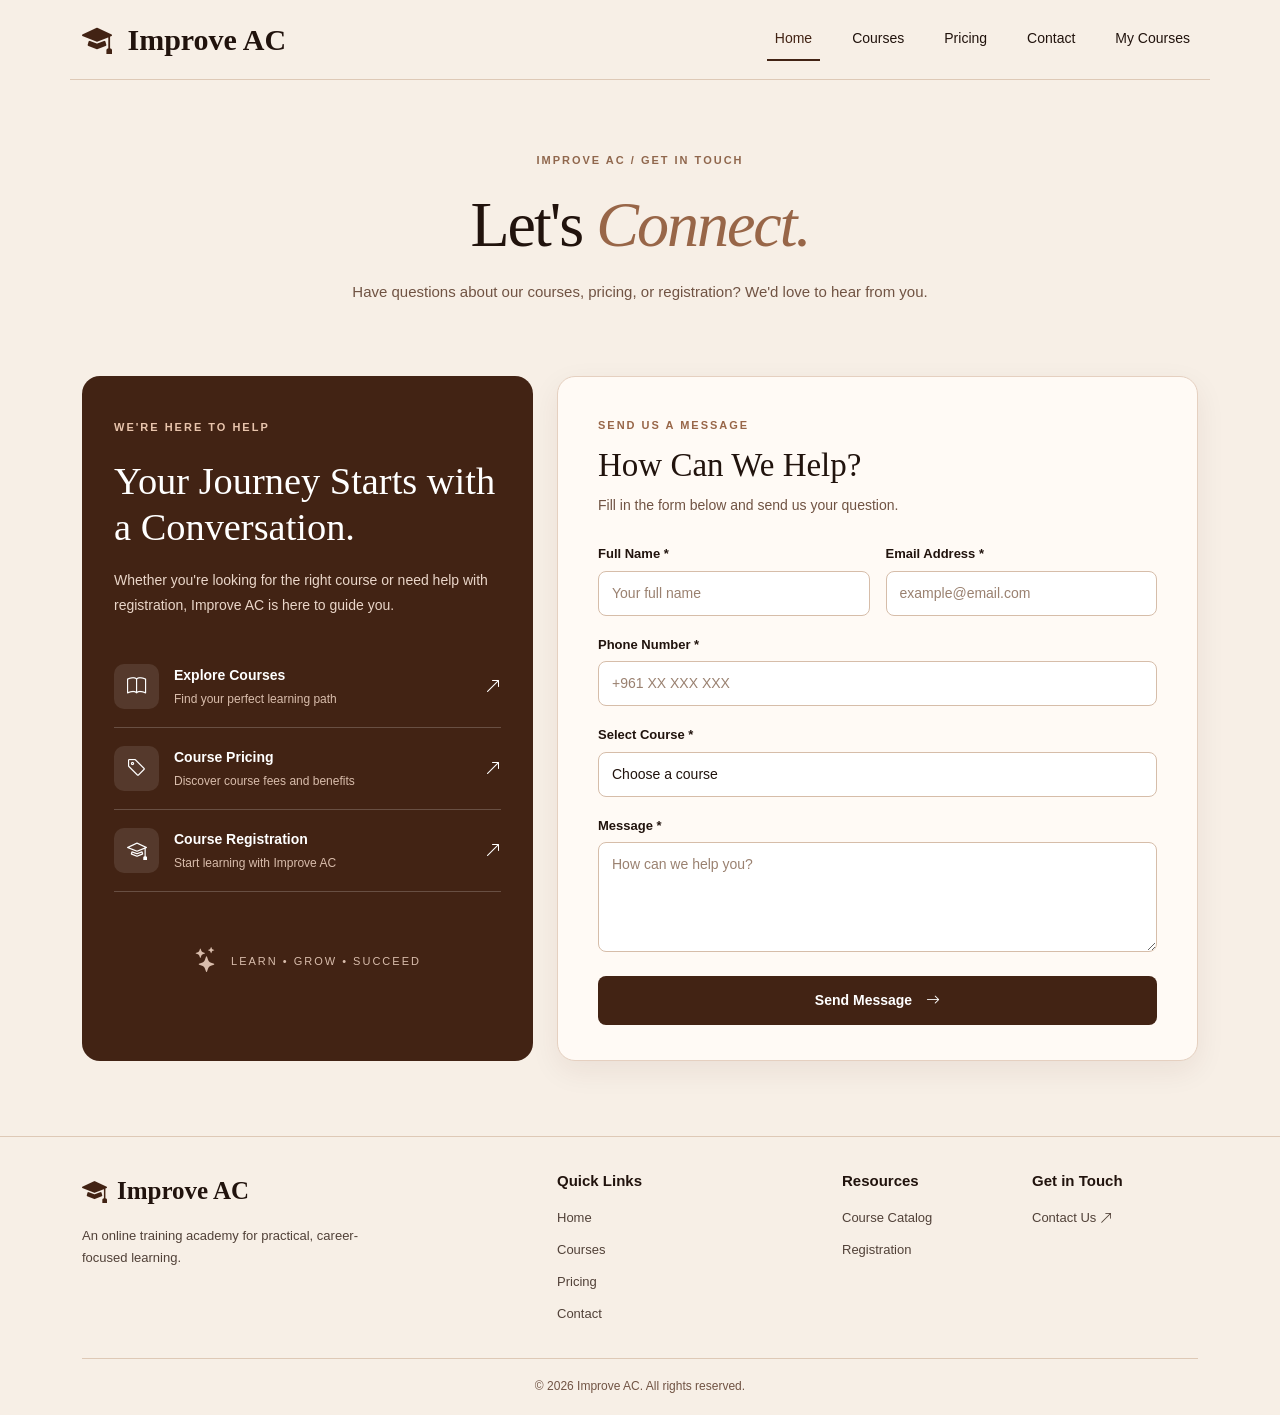
==== commit 625a9f4d: "fixed toggler and some changes" ====
--- a/contact.html
+++ b/contact.html
@@ -93,11 +93,7 @@
 
             </ul>
 
-            <!-- Register Button -->
-            <a href="register.html"
-               class="btn btn-chocolate nav-register ms-lg-4">
-                Register Now
-            </a>
+           
 
         </div>
 
@@ -395,5 +391,7 @@
         </div>
       </div>
     </footer>
+    <!-- Bootstrap JS Bundle -->
+    <script src="https://cdn.jsdelivr.net/npm/bootstrap@5.3.3/dist/js/bootstrap.bundle.min.js"></script>
   </body>
 </html>
